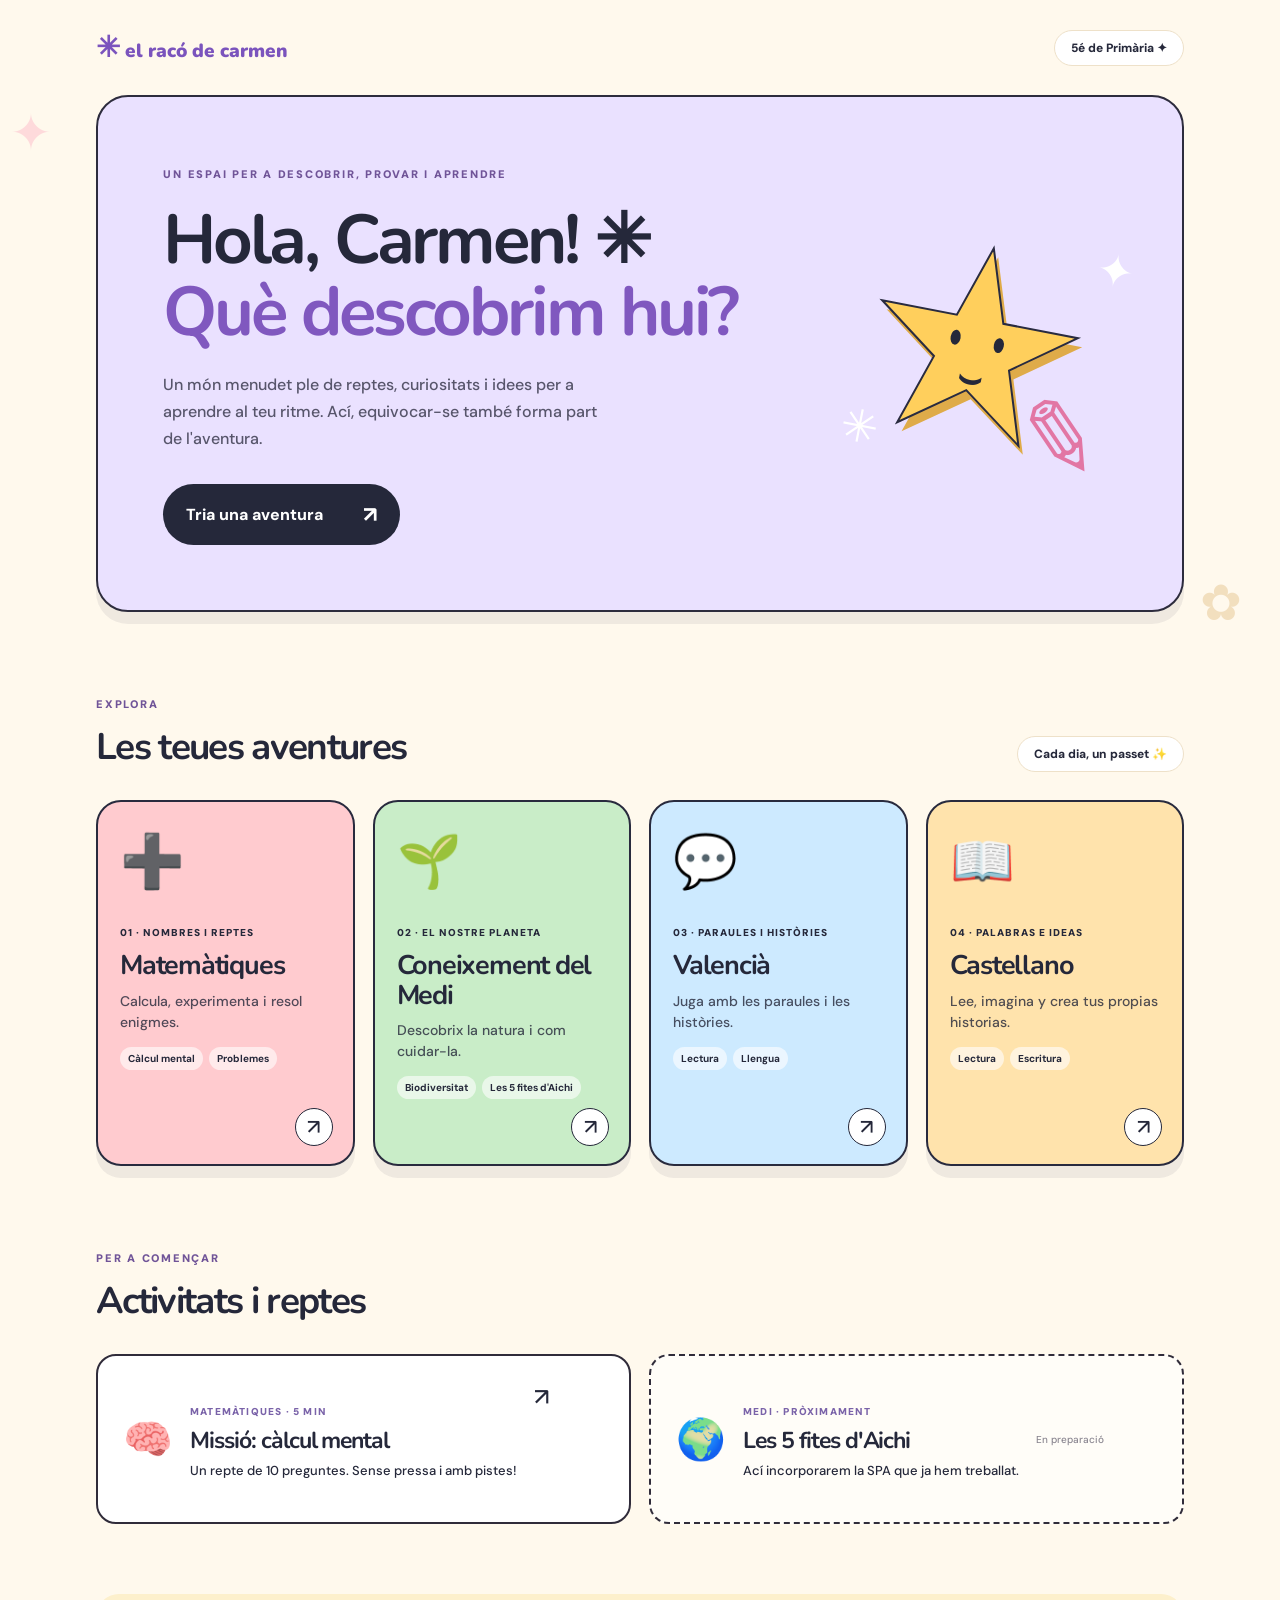
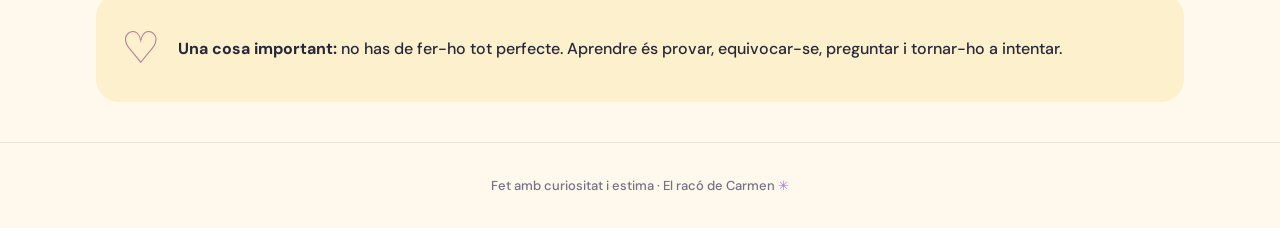
==== index.html @ eeafef8e "Add files via upload" ====
<!doctype html><html lang="ca"><head><meta charset="UTF-8"><meta name="viewport" content="width=device-width, initial-scale=1"><meta name="theme-color" content="#fff4df"><title>El racó de Carmen · Aprendre jugant</title><link rel="stylesheet" href="assets/style.css"></head><body>
<div class="decor d1" aria-hidden="true">✦</div><div class="decor d2" aria-hidden="true">✿</div>
<header class="top"><a class="logo" href="./">✳ <span>el racó de carmen</span></a><span class="tag">5é de Primària <span aria-hidden="true">✦</span></span></header>
<main class="wrap"><section class="hero"><div class="hero-copy"><span class="eyebrow">UN ESPAI PER A DESCOBRIR, PROVAR I APRENDRE</span><h1>Hola, Carmen! <span class="wave">✳</span><br><em>Què descobrim hui?</em></h1><p>Un món menudet ple de reptes, curiositats i idees per a aprendre al teu ritme. Ací, equivocar-se també forma part de l'aventura.</p><a class="primary" href="#assignatures">Tria una aventura <span>↗</span></a></div><div class="mascot" role="img" aria-label="Il·lustració d'una estrella somrient amb un llapis"><div class="mascot-star">★</div><span class="eye left-eye"></span><span class="eye right-eye"></span><span class="smile">⌣</span><span class="pencil">✎</span><span class="mini m1">✦</span><span class="mini m2">✳</span></div></section>
<section id="assignatures" class="subjects"><div class="section-title"><div><span class="eyebrow">EXPLORA</span><h2>Les teues aventures</h2></div><span class="pill">Cada dia, un passet ✨</span></div>
<div class="grid"><article class="subject maths"><span class="subject-graphic">➕</span><small>01 · NOMBRES I REPTES</small><h3>Matemàtiques</h3><p>Calcula, experimenta i resol enigmes.</p><div class="chip-list"><span>Càlcul mental</span><span>Problemes</span></div><a href="#activitats" class="circle-link" aria-label="Vore activitats de matemàtiques">↗</a></article>
<article class="subject medi"><span class="subject-graphic">🌱</span><small>02 · EL NOSTRE PLANETA</small><h3>Coneixement del Medi</h3><p>Descobrix la natura i com cuidar-la.</p><div class="chip-list"><span>Biodiversitat</span><span>Les 5 fites d'Aichi</span></div><a href="#activitats" class="circle-link" aria-label="Vore activitats de Medi">↗</a></article>
<article class="subject val"><span class="subject-graphic">💬</span><small>03 · PARAULES I HISTÒRIES</small><h3>Valencià</h3><p>Juga amb les paraules i les històries.</p><div class="chip-list"><span>Lectura</span><span>Llengua</span></div><a href="#activitats" class="circle-link" aria-label="Vore activitats de valencià">↗</a></article>
<article class="subject cast"><span class="subject-graphic">📖</span><small>04 · PALABRAS E IDEAS</small><h3>Castellano</h3><p>Lee, imagina y crea tus propias historias.</p><div class="chip-list"><span>Lectura</span><span>Escritura</span></div><a href="#activitats" class="circle-link" aria-label="Vore activitats de castellà">↗</a></article></div></section>
<section id="activitats" class="activities"><div class="section-title"><div><span class="eyebrow">PER A COMENÇAR</span><h2>Activitats i reptes</h2></div></div><div class="activity-grid"><a class="activity active" href="matematiques/calcul-mental/"><span class="activity-icon">🧠</span><div><span class="activity-type">MATEMÀTIQUES · 5 MIN</span><h3>Missió: càlcul mental</h3><p>Un repte de 10 preguntes. Sense pressa i amb pistes!</p></div><span class="arrow">↗</span></a><div class="activity coming"><span class="activity-icon">🌍</span><div><span class="activity-type">MEDI · PRÒXIMAMENT</span><h3>Les 5 fites d'Aichi</h3><p>Ací incorporarem la SPA que ja hem treballat.</p></div><span class="lock">En preparació</span></div></div></section>
<section class="note"><span class="note-icon">♡</span><p><strong>Una cosa important:</strong> no has de fer-ho tot perfecte. Aprendre és provar, equivocar-se, preguntar i tornar-ho a intentar.</p></section></main><footer>Fet amb curiositat i estima · El racó de Carmen <span>✳</span></footer></body></html>
---- assets/style.css ----
@import url('https://fonts.googleapis.com/css2?family=DM+Sans:wght@400;500;600;700;800&family=Nunito:wght@500;600;700;800;900&display=swap');
:root{--ink:#25283a;--cream:#fff9ed;--purple:#7b54bd;--shadow:0 12px 0 rgba(37,40,58,.07)}*{box-sizing:border-box}html{scroll-behavior:smooth}body{margin:0;background:var(--cream);font:500 16px 'DM Sans',sans-serif;color:var(--ink);overflow-x:hidden}a{color:inherit;text-decoration:none}button{font:inherit}h1,h2,h3{font-family:Nunito,sans-serif;letter-spacing:-.045em}h1,h2,h3,p{margin-top:0}.top{max-width:1140px;margin:auto;padding:28px 26px;display:flex;justify-content:space-between;align-items:center}.logo{font:900 19px Nunito;color:var(--purple)}.logo:first-letter{font-size:29px}.tag,.pill{padding:9px 16px;background:#fff;border:1.5px solid #eee1c9;border-radius:99px;font-weight:800;font-size:12px}.wrap{max-width:1140px;margin:auto;padding:0 26px}.hero{position:relative;background:#eae1ff;border:2px solid #2d2c3d;border-radius:32px;min-height:420px;padding:65px 6%;display:flex;align-items:center;justify-content:space-between;box-shadow:var(--shadow);overflow:hidden}.hero-copy{position:relative;z-index:2;max-width:620px}.eyebrow{font-size:11px;letter-spacing:.16em;font-weight:900;color:#705498}.hero h1{font-size:clamp(40px,5.8vw,69px);line-height:1.04;margin:22px 0}.hero h1 em{font-style:normal;color:#8058bf}.hero p{max-width:440px;line-height:1.7;color:#57556b}.primary{display:inline-flex;background:#25283a;color:white;border-radius:99px;padding:16px 23px;gap:40px;font-weight:800;margin-top:16px;align-items:center}.primary span{font-size:22px}.mascot{width:260px;height:270px;position:relative;flex-shrink:0;transform:rotate(11deg)}.mascot-star{font-size:260px;color:#ffcf5c;text-shadow:6px 8px 0 #dfab49;-webkit-text-stroke:2px #292b40;line-height:1}.eye{position:absolute;top:117px;width:10px;height:15px;border-radius:50%;background:#25283a}.left-eye{left:91px}.right-eye{left:135px}.smile{position:absolute;top:137px;left:105px;font-size:38px;font-weight:900}.pencil{position:absolute;right:0;bottom:0;font-size:100px;color:#e276a4}.mini{position:absolute;font-size:45px;color:#fff}.m1{top:0;right:0}.m2{bottom:10px;left:0}.decor{position:absolute;font-size:50px;opacity:.27;pointer-events:none}.d1{top:100px;left:10px;color:#fc88ac}.d2{top:570px;right:3%;color:#d19a44}.subjects,.activities{padding:80px 0 0}.section-title{display:flex;align-items:end;justify-content:space-between;margin-bottom:28px}.section-title h2{font-size:37px;margin:9px 0 0}.grid{display:grid;grid-template-columns:repeat(4,1fr);gap:18px}.subject{border:2px solid #292b3e;border-radius:25px;padding:25px 22px 65px;position:relative;min-height:324px;box-shadow:var(--shadow)}.subject-graphic{display:block;font-size:52px;margin-bottom:25px}.subject small{font-size:10px;font-weight:900;letter-spacing:.1em}.subject h3{font-size:27px;line-height:1.1;margin:10px 0}.subject p{font-size:14px;line-height:1.5;opacity:.8}.maths{background:#ffcbcf}.medi{background:#c9edc8}.val{background:#cdeaff}.cast{background:#ffe3ac}.chip-list{display:flex;gap:6px;flex-wrap:wrap}.chip-list span{font-size:10px;background:#ffffff99;border-radius:25px;padding:5px 8px;font-weight:700}.circle-link{position:absolute;right:20px;bottom:18px;background:white;border:1.5px solid #25283a;width:38px;height:38px;display:grid;place-items:center;border-radius:50%;font-size:21px}.activity-grid{display:grid;grid-template-columns:1fr 1fr;gap:18px}.activity{background:#fff;border:2px solid #302c3a;border-radius:20px;min-height:170px;padding:25px;display:flex;align-items:center;gap:17px;position:relative}.activity.active:hover{transform:translateY(-3px);box-shadow:var(--shadow)}.activity-icon{font-size:40px}.activity-type{font-size:10px;letter-spacing:.12em;font-weight:900;color:#7a63a9}.activity h3{font-size:23px;margin:5px 0}.activity p{font-size:13px;line-height:1.5;margin:0}.arrow{align-self:start;font-size:24px}.coming{border-style:dashed;background:#fffdf8}.lock{font-size:10px;white-space:nowrap;color:#8a8690}.note{background:#fdf0cc;border-radius:23px;display:flex;gap:18px;padding:25px;margin:70px 0 40px;align-items:center}.note-icon{font-size:44px;color:#bf7997}.note p{line-height:1.7;margin:0}footer{text-align:center;padding:34px;font-size:13px;color:#747184;border-top:1px solid #eee5d5}footer span{color:#b377e4}@media(max-width:900px){.grid{grid-template-columns:repeat(2,1fr)}.hero{padding:45px 6%}.mascot{transform:scale(.65) rotate(10deg);margin-left:-40px;margin-right:-25px}}@media(max-width:630px){.hero{min-height:520px;align-items:start}.hero h1{font-size:42px}.mascot{position:absolute;right:18px;bottom:-60px;transform:scale(.5) rotate(10deg);transform-origin:bottom right}.grid,.activity-grid{grid-template-columns:1fr}.subject{min-height:280px}.tag,.pill{display:none}.section-title h2{font-size:32px}.subject-graphic{margin-bottom:10px}.activity{flex-wrap:wrap}.lock{margin-left:58px}.note{margin-top:48px}}
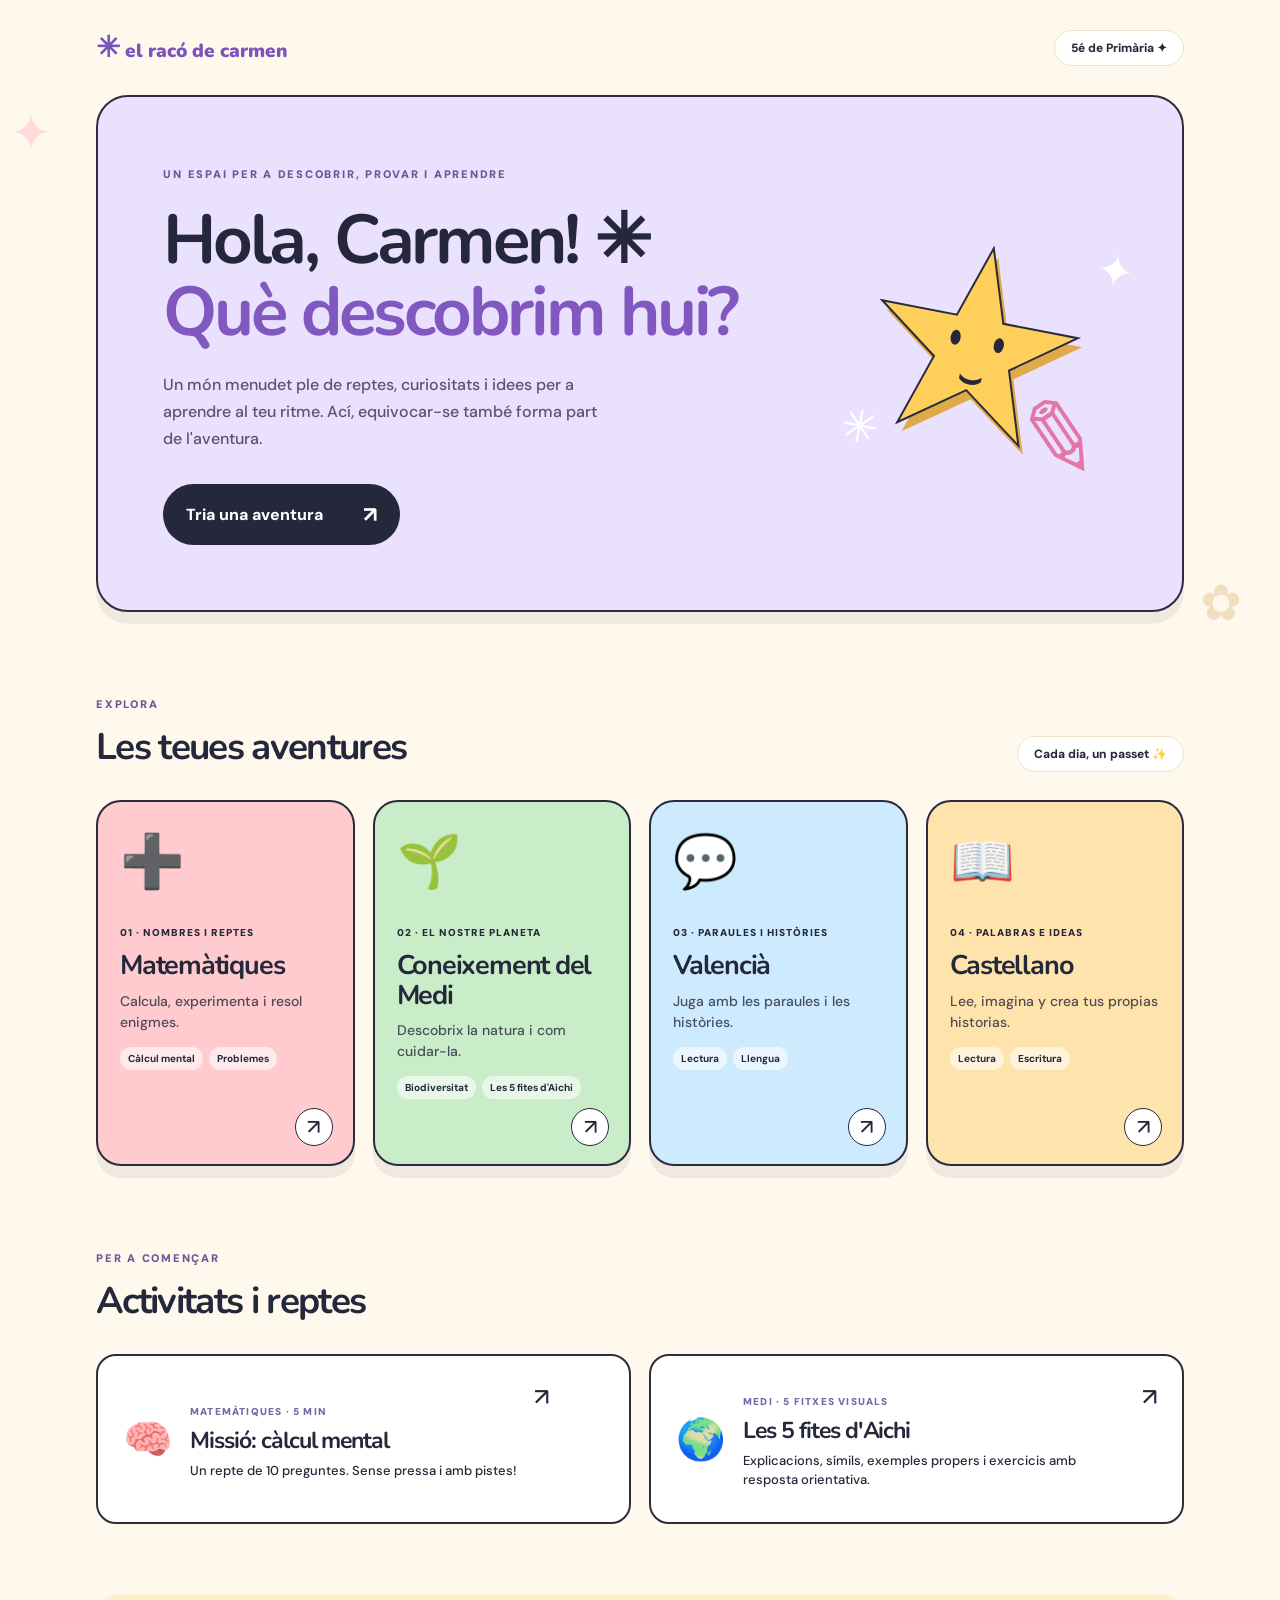
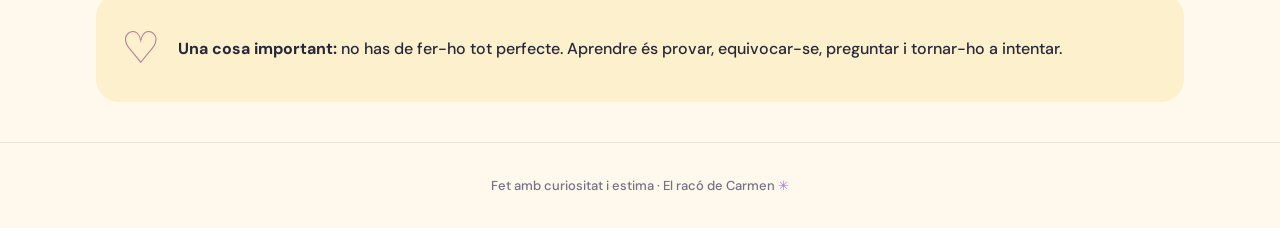
==== commit cea51d19: "Enllaçar l'activitat de les fites d'Aichi des de la portada" ====
--- a/index.html
+++ b/index.html
@@ -7,5 +7,5 @@
 <article class="subject medi"><span class="subject-graphic">🌱</span><small>02 · EL NOSTRE PLANETA</small><h3>Coneixement del Medi</h3><p>Descobrix la natura i com cuidar-la.</p><div class="chip-list"><span>Biodiversitat</span><span>Les 5 fites d'Aichi</span></div><a href="#activitats" class="circle-link" aria-label="Vore activitats de Medi">↗</a></article>
 <article class="subject val"><span class="subject-graphic">💬</span><small>03 · PARAULES I HISTÒRIES</small><h3>Valencià</h3><p>Juga amb les paraules i les històries.</p><div class="chip-list"><span>Lectura</span><span>Llengua</span></div><a href="#activitats" class="circle-link" aria-label="Vore activitats de valencià">↗</a></article>
 <article class="subject cast"><span class="subject-graphic">📖</span><small>04 · PALABRAS E IDEAS</small><h3>Castellano</h3><p>Lee, imagina y crea tus propias historias.</p><div class="chip-list"><span>Lectura</span><span>Escritura</span></div><a href="#activitats" class="circle-link" aria-label="Vore activitats de castellà">↗</a></article></div></section>
-<section id="activitats" class="activities"><div class="section-title"><div><span class="eyebrow">PER A COMENÇAR</span><h2>Activitats i reptes</h2></div></div><div class="activity-grid"><a class="activity active" href="matematiques/calcul-mental/"><span class="activity-icon">🧠</span><div><span class="activity-type">MATEMÀTIQUES · 5 MIN</span><h3>Missió: càlcul mental</h3><p>Un repte de 10 preguntes. Sense pressa i amb pistes!</p></div><span class="arrow">↗</span></a><div class="activity coming"><span class="activity-icon">🌍</span><div><span class="activity-type">MEDI · PRÒXIMAMENT</span><h3>Les 5 fites d'Aichi</h3><p>Ací incorporarem la SPA que ja hem treballat.</p></div><span class="lock">En preparació</span></div></div></section>
+<section id="activitats" class="activities"><div class="section-title"><div><span class="eyebrow">PER A COMENÇAR</span><h2>Activitats i reptes</h2></div></div><div class="activity-grid"><a class="activity active" href="matematiques/calcul-mental/"><span class="activity-icon">🧠</span><div><span class="activity-type">MATEMÀTIQUES · 5 MIN</span><h3>Missió: càlcul mental</h3><p>Un repte de 10 preguntes. Sense pressa i amb pistes!</p></div><span class="arrow">↗</span></a><a class="activity active" href="medi/fites-aichi/"><span class="activity-icon">🌍</span><div><span class="activity-type">MEDI · 5 FITXES VISUALS</span><h3>Les 5 fites d'Aichi</h3><p>Explicacions, símils, exemples propers i exercicis amb resposta orientativa.</p></div><span class="arrow">↗</span></a></div></section>
 <section class="note"><span class="note-icon">♡</span><p><strong>Una cosa important:</strong> no has de fer-ho tot perfecte. Aprendre és provar, equivocar-se, preguntar i tornar-ho a intentar.</p></section></main><footer>Fet amb curiositat i estima · El racó de Carmen <span>✳</span></footer></body></html>
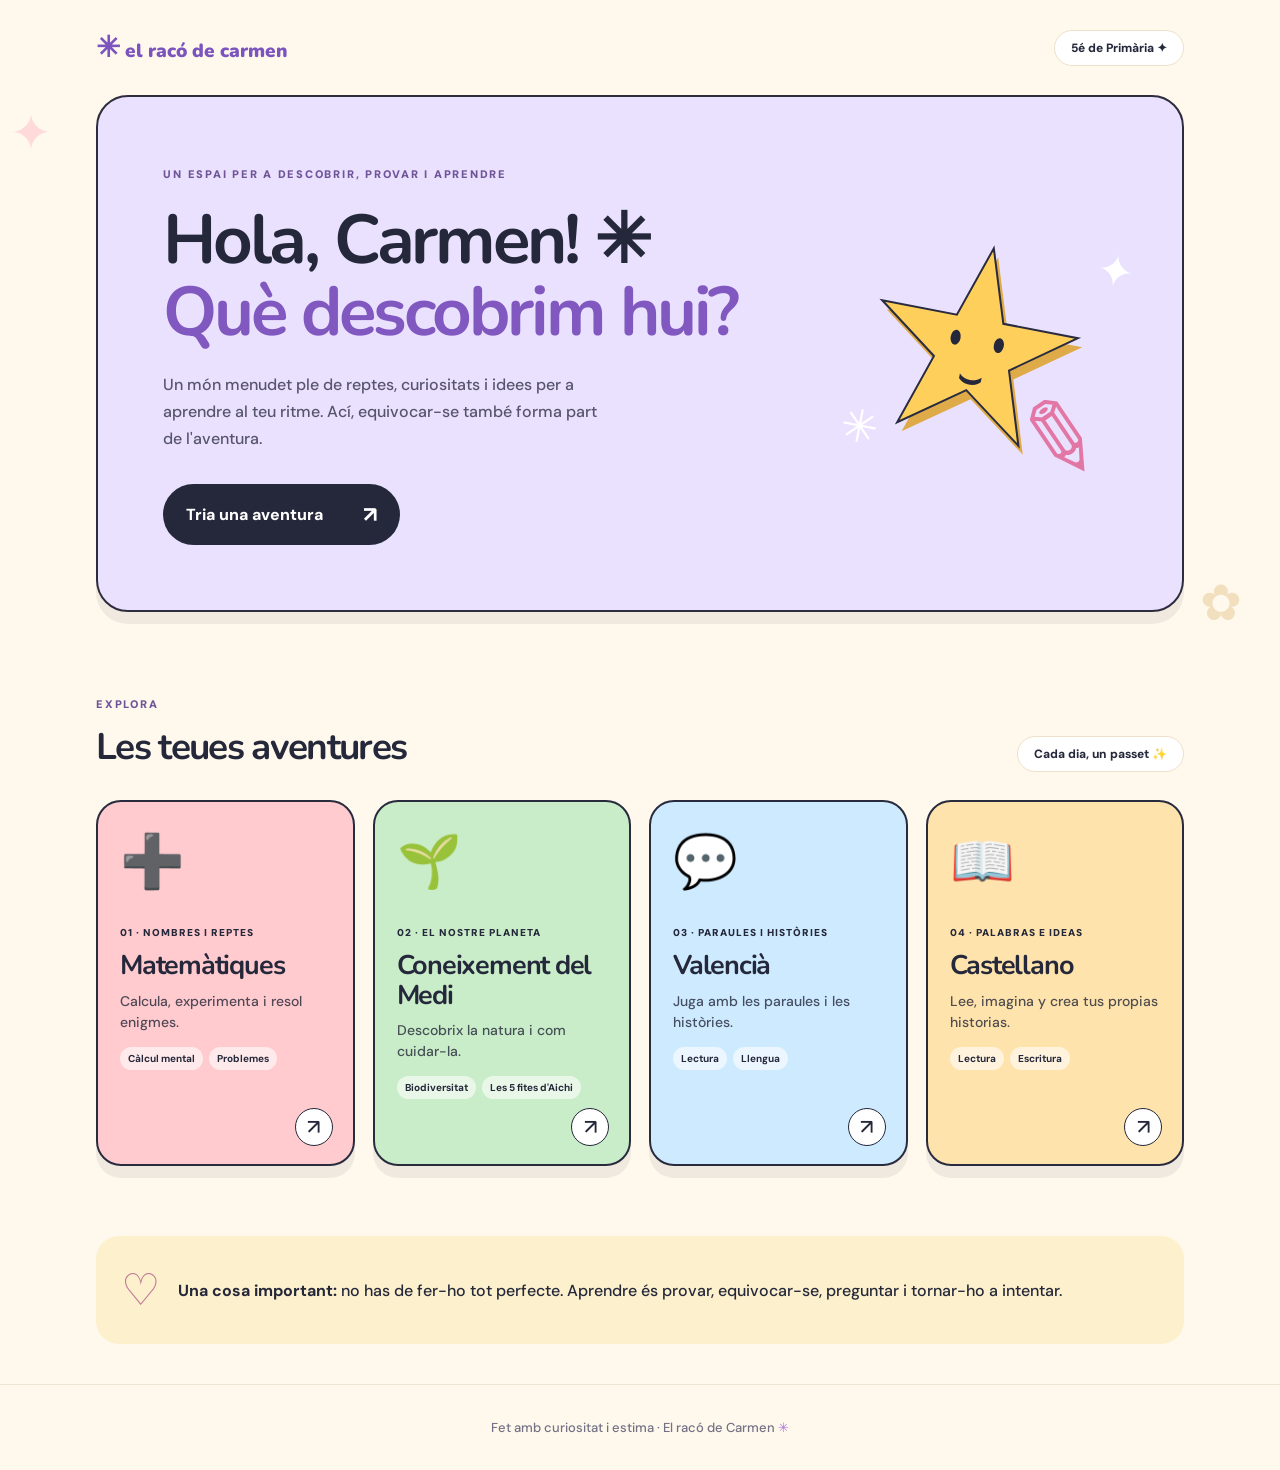
==== commit 2110521d: "Portada només amb assignatures i navegació a les seues activitats" ====
--- a/index.html
+++ b/index.html
@@ -3,9 +3,8 @@
 <header class="top"><a class="logo" href="./">✳ <span>el racó de carmen</span></a><span class="tag">5é de Primària <span aria-hidden="true">✦</span></span></header>
 <main class="wrap"><section class="hero"><div class="hero-copy"><span class="eyebrow">UN ESPAI PER A DESCOBRIR, PROVAR I APRENDRE</span><h1>Hola, Carmen! <span class="wave">✳</span><br><em>Què descobrim hui?</em></h1><p>Un món menudet ple de reptes, curiositats i idees per a aprendre al teu ritme. Ací, equivocar-se també forma part de l'aventura.</p><a class="primary" href="#assignatures">Tria una aventura <span>↗</span></a></div><div class="mascot" role="img" aria-label="Il·lustració d'una estrella somrient amb un llapis"><div class="mascot-star">★</div><span class="eye left-eye"></span><span class="eye right-eye"></span><span class="smile">⌣</span><span class="pencil">✎</span><span class="mini m1">✦</span><span class="mini m2">✳</span></div></section>
 <section id="assignatures" class="subjects"><div class="section-title"><div><span class="eyebrow">EXPLORA</span><h2>Les teues aventures</h2></div><span class="pill">Cada dia, un passet ✨</span></div>
-<div class="grid"><article class="subject maths"><span class="subject-graphic">➕</span><small>01 · NOMBRES I REPTES</small><h3>Matemàtiques</h3><p>Calcula, experimenta i resol enigmes.</p><div class="chip-list"><span>Càlcul mental</span><span>Problemes</span></div><a href="#activitats" class="circle-link" aria-label="Vore activitats de matemàtiques">↗</a></article>
-<article class="subject medi"><span class="subject-graphic">🌱</span><small>02 · EL NOSTRE PLANETA</small><h3>Coneixement del Medi</h3><p>Descobrix la natura i com cuidar-la.</p><div class="chip-list"><span>Biodiversitat</span><span>Les 5 fites d'Aichi</span></div><a href="#activitats" class="circle-link" aria-label="Vore activitats de Medi">↗</a></article>
-<article class="subject val"><span class="subject-graphic">💬</span><small>03 · PARAULES I HISTÒRIES</small><h3>Valencià</h3><p>Juga amb les paraules i les històries.</p><div class="chip-list"><span>Lectura</span><span>Llengua</span></div><a href="#activitats" class="circle-link" aria-label="Vore activitats de valencià">↗</a></article>
-<article class="subject cast"><span class="subject-graphic">📖</span><small>04 · PALABRAS E IDEAS</small><h3>Castellano</h3><p>Lee, imagina y crea tus propias historias.</p><div class="chip-list"><span>Lectura</span><span>Escritura</span></div><a href="#activitats" class="circle-link" aria-label="Vore activitats de castellà">↗</a></article></div></section>
-<section id="activitats" class="activities"><div class="section-title"><div><span class="eyebrow">PER A COMENÇAR</span><h2>Activitats i reptes</h2></div></div><div class="activity-grid"><a class="activity active" href="matematiques/calcul-mental/"><span class="activity-icon">🧠</span><div><span class="activity-type">MATEMÀTIQUES · 5 MIN</span><h3>Missió: càlcul mental</h3><p>Un repte de 10 preguntes. Sense pressa i amb pistes!</p></div><span class="arrow">↗</span></a><a class="activity active" href="medi/fites-aichi/"><span class="activity-icon">🌍</span><div><span class="activity-type">MEDI · 5 FITXES VISUALS</span><h3>Les 5 fites d'Aichi</h3><p>Explicacions, símils, exemples propers i exercicis amb resposta orientativa.</p></div><span class="arrow">↗</span></a></div></section>
+<div class="grid"><article class="subject maths"><span class="subject-graphic">➕</span><small>01 · NOMBRES I REPTES</small><h3>Matemàtiques</h3><p>Calcula, experimenta i resol enigmes.</p><div class="chip-list"><span>Càlcul mental</span><span>Problemes</span></div><a href="matematiques/" class="circle-link" aria-label="Vore activitats de matemàtiques">↗</a></article>
+<article class="subject medi"><span class="subject-graphic">🌱</span><small>02 · EL NOSTRE PLANETA</small><h3>Coneixement del Medi</h3><p>Descobrix la natura i com cuidar-la.</p><div class="chip-list"><span>Biodiversitat</span><span>Les 5 fites d'Aichi</span></div><a href="medi/" class="circle-link" aria-label="Vore activitats de Medi">↗</a></article>
+<article class="subject val"><span class="subject-graphic">💬</span><small>03 · PARAULES I HISTÒRIES</small><h3>Valencià</h3><p>Juga amb les paraules i les històries.</p><div class="chip-list"><span>Lectura</span><span>Llengua</span></div><a href="valencia/" class="circle-link" aria-label="Vore activitats de valencià">↗</a></article>
+<article class="subject cast"><span class="subject-graphic">📖</span><small>04 · PALABRAS E IDEAS</small><h3>Castellano</h3><p>Lee, imagina y crea tus propias historias.</p><div class="chip-list"><span>Lectura</span><span>Escritura</span></div><a href="castellano/" class="circle-link" aria-label="Vore activitats de castellà">↗</a></article></div></section>
 <section class="note"><span class="note-icon">♡</span><p><strong>Una cosa important:</strong> no has de fer-ho tot perfecte. Aprendre és provar, equivocar-se, preguntar i tornar-ho a intentar.</p></section></main><footer>Fet amb curiositat i estima · El racó de Carmen <span>✳</span></footer></body></html>
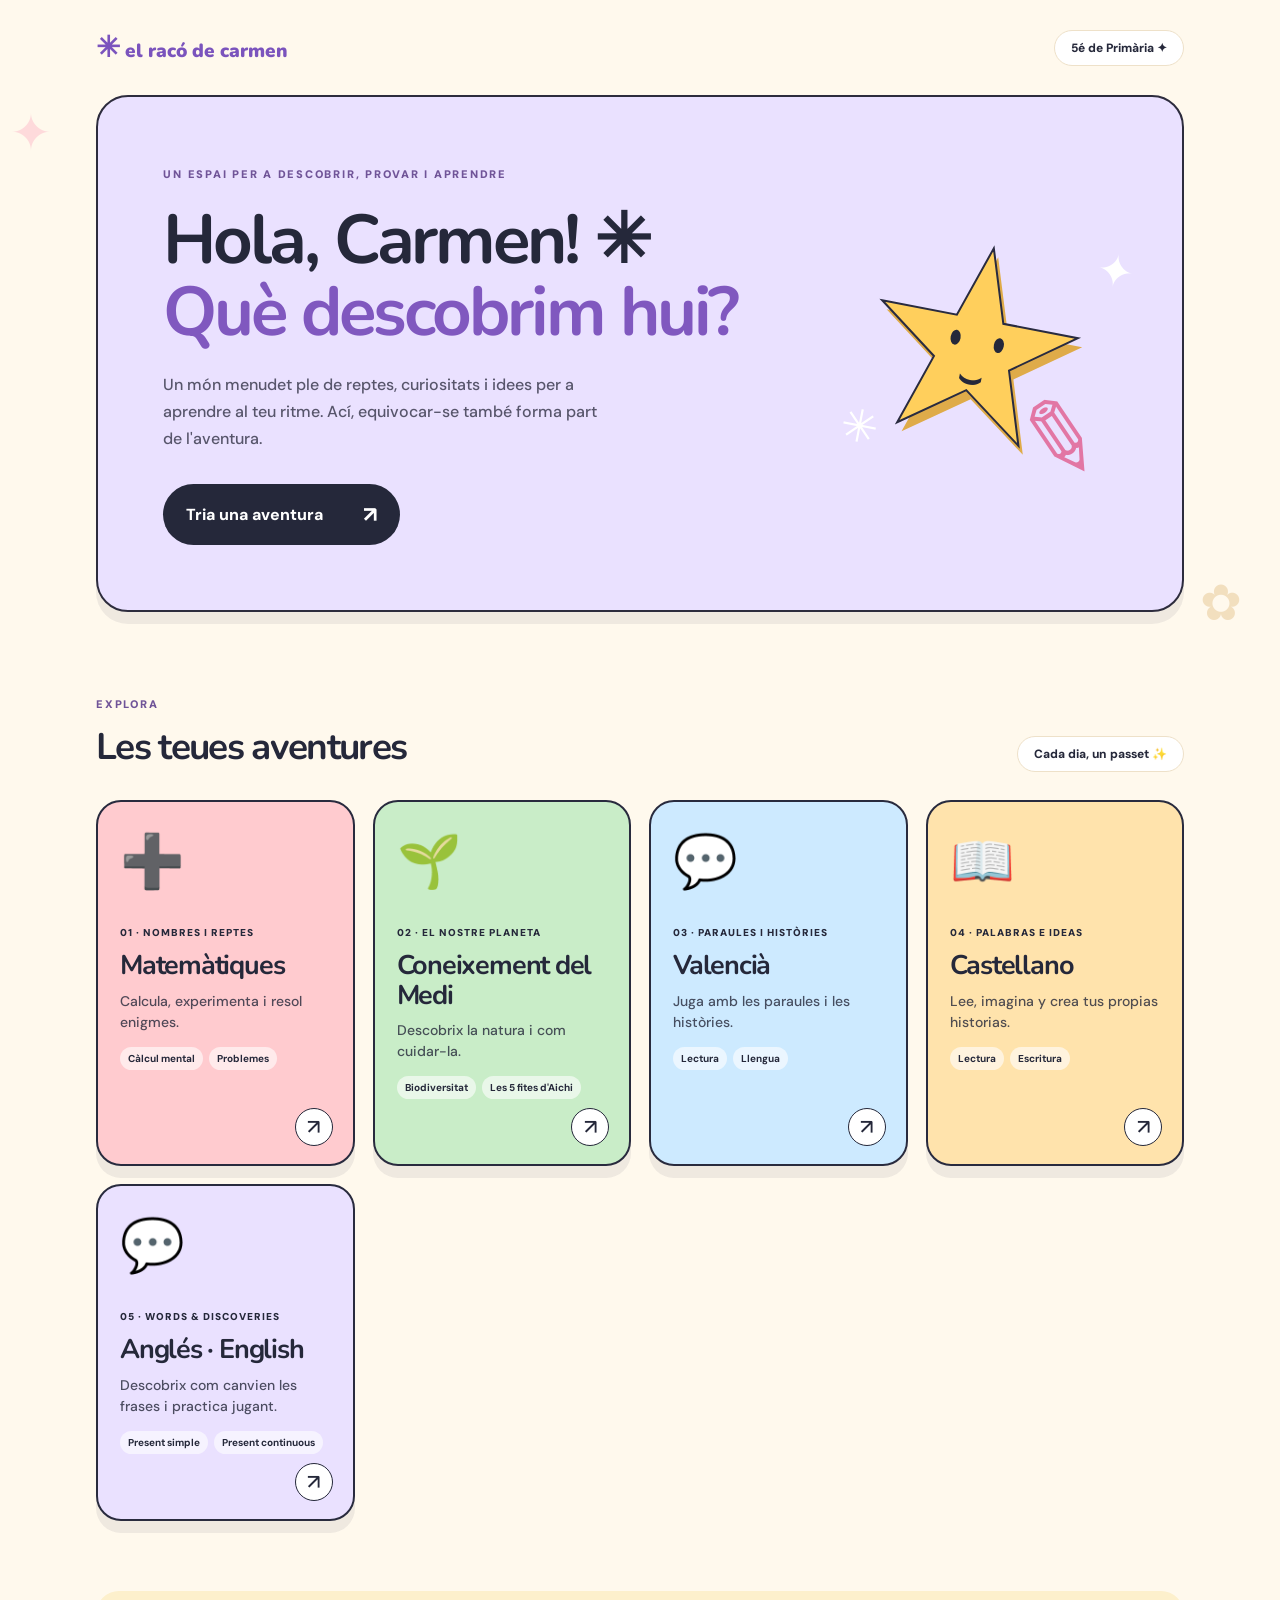
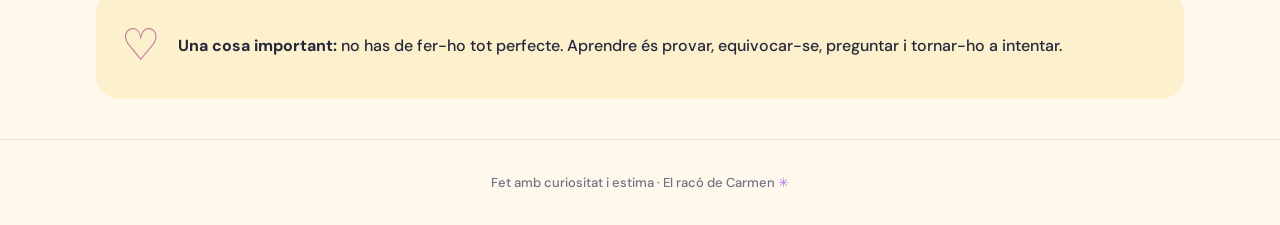
==== commit 1ecce908: "Añadir sección de inglés y laboratorio de present simple y continuous" ====
--- a/index.html
+++ b/index.html
@@ -3,8 +3,8 @@
 <header class="top"><a class="logo" href="./">✳ <span>el racó de carmen</span></a><span class="tag">5é de Primària <span aria-hidden="true">✦</span></span></header>
 <main class="wrap"><section class="hero"><div class="hero-copy"><span class="eyebrow">UN ESPAI PER A DESCOBRIR, PROVAR I APRENDRE</span><h1>Hola, Carmen! <span class="wave">✳</span><br><em>Què descobrim hui?</em></h1><p>Un món menudet ple de reptes, curiositats i idees per a aprendre al teu ritme. Ací, equivocar-se també forma part de l'aventura.</p><a class="primary" href="#assignatures">Tria una aventura <span>↗</span></a></div><div class="mascot" role="img" aria-label="Il·lustració d'una estrella somrient amb un llapis"><div class="mascot-star">★</div><span class="eye left-eye"></span><span class="eye right-eye"></span><span class="smile">⌣</span><span class="pencil">✎</span><span class="mini m1">✦</span><span class="mini m2">✳</span></div></section>
 <section id="assignatures" class="subjects"><div class="section-title"><div><span class="eyebrow">EXPLORA</span><h2>Les teues aventures</h2></div><span class="pill">Cada dia, un passet ✨</span></div>
-<div class="grid"><article class="subject maths"><span class="subject-graphic">➕</span><small>01 · NOMBRES I REPTES</small><h3>Matemàtiques</h3><p>Calcula, experimenta i resol enigmes.</p><div class="chip-list"><span>Càlcul mental</span><span>Problemes</span></div><a href="matematiques/" class="circle-link" aria-label="Vore activitats de matemàtiques">↗</a></article>
-<article class="subject medi"><span class="subject-graphic">🌱</span><small>02 · EL NOSTRE PLANETA</small><h3>Coneixement del Medi</h3><p>Descobrix la natura i com cuidar-la.</p><div class="chip-list"><span>Biodiversitat</span><span>Les 5 fites d'Aichi</span></div><a href="medi/" class="circle-link" aria-label="Vore activitats de Medi">↗</a></article>
-<article class="subject val"><span class="subject-graphic">💬</span><small>03 · PARAULES I HISTÒRIES</small><h3>Valencià</h3><p>Juga amb les paraules i les històries.</p><div class="chip-list"><span>Lectura</span><span>Llengua</span></div><a href="valencia/" class="circle-link" aria-label="Vore activitats de valencià">↗</a></article>
-<article class="subject cast"><span class="subject-graphic">📖</span><small>04 · PALABRAS E IDEAS</small><h3>Castellano</h3><p>Lee, imagina y crea tus propias historias.</p><div class="chip-list"><span>Lectura</span><span>Escritura</span></div><a href="castellano/" class="circle-link" aria-label="Vore activitats de castellà">↗</a></article></div></section>
+<div class="grid"><a class="subject maths" href="matematiques/"><span class="subject-graphic">➕</span><small>01 · NOMBRES I REPTES</small><h3>Matemàtiques</h3><p>Calcula, experimenta i resol enigmes.</p><div class="chip-list"><span>Càlcul mental</span><span>Problemes</span></div><span class="circle-link"  aria-label="Vore activitats de matemàtiques">↗</span></a>
+<a class="subject medi" href="medi/"><span class="subject-graphic">🌱</span><small>02 · EL NOSTRE PLANETA</small><h3>Coneixement del Medi</h3><p>Descobrix la natura i com cuidar-la.</p><div class="chip-list"><span>Biodiversitat</span><span>Les 5 fites d'Aichi</span></div><span class="circle-link"  aria-label="Vore activitats de Medi">↗</span></a>
+<a class="subject val" href="valencia/"><span class="subject-graphic">💬</span><small>03 · PARAULES I HISTÒRIES</small><h3>Valencià</h3><p>Juga amb les paraules i les històries.</p><div class="chip-list"><span>Lectura</span><span>Llengua</span></div><span class="circle-link"  aria-label="Vore activitats de valencià">↗</span></a>
+<a class="subject cast" href="castellano/"><span class="subject-graphic">📖</span><small>04 · PALABRAS E IDEAS</small><h3>Castellano</h3><p>Lee, imagina y crea tus propias historias.</p><div class="chip-list"><span>Lectura</span><span>Escritura</span></div><span class="circle-link"  aria-label="Vore activitats de castellà">↗</span></a><a class="subject" style="background:#eae1ff" href="ingles/"><span class="subject-graphic" aria-hidden="true">💬</span><small>05 · WORDS & DISCOVERIES</small><h3>Anglés · English</h3><p>Descobrix com canvien les frases i practica jugant.</p><div class="chip-list"><span>Present simple</span><span>Present continuous</span></div><span class="circle-link" aria-label="Vore activitats d’anglés">↗</span></a></div></section>
 <section class="note"><span class="note-icon">♡</span><p><strong>Una cosa important:</strong> no has de fer-ho tot perfecte. Aprendre és provar, equivocar-se, preguntar i tornar-ho a intentar.</p></section></main><footer>Fet amb curiositat i estima · El racó de Carmen <span>✳</span></footer></body></html>
